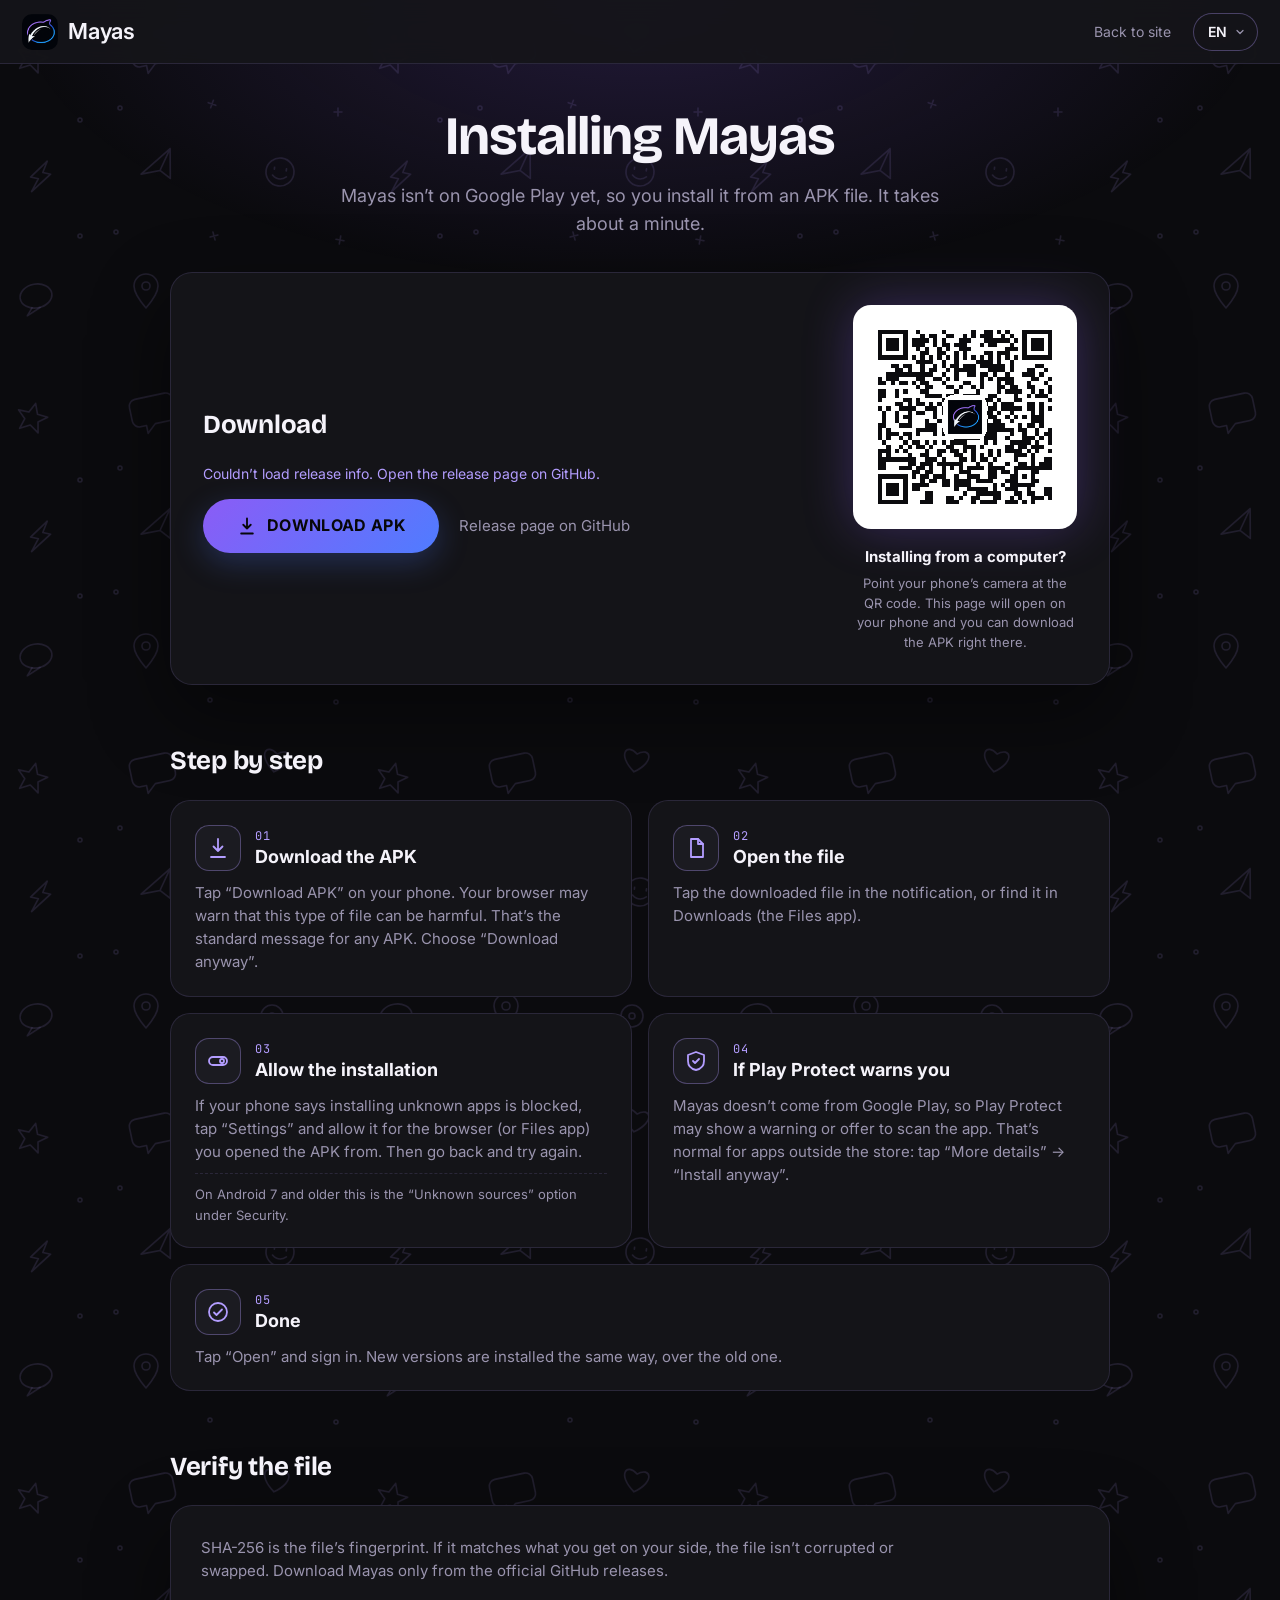
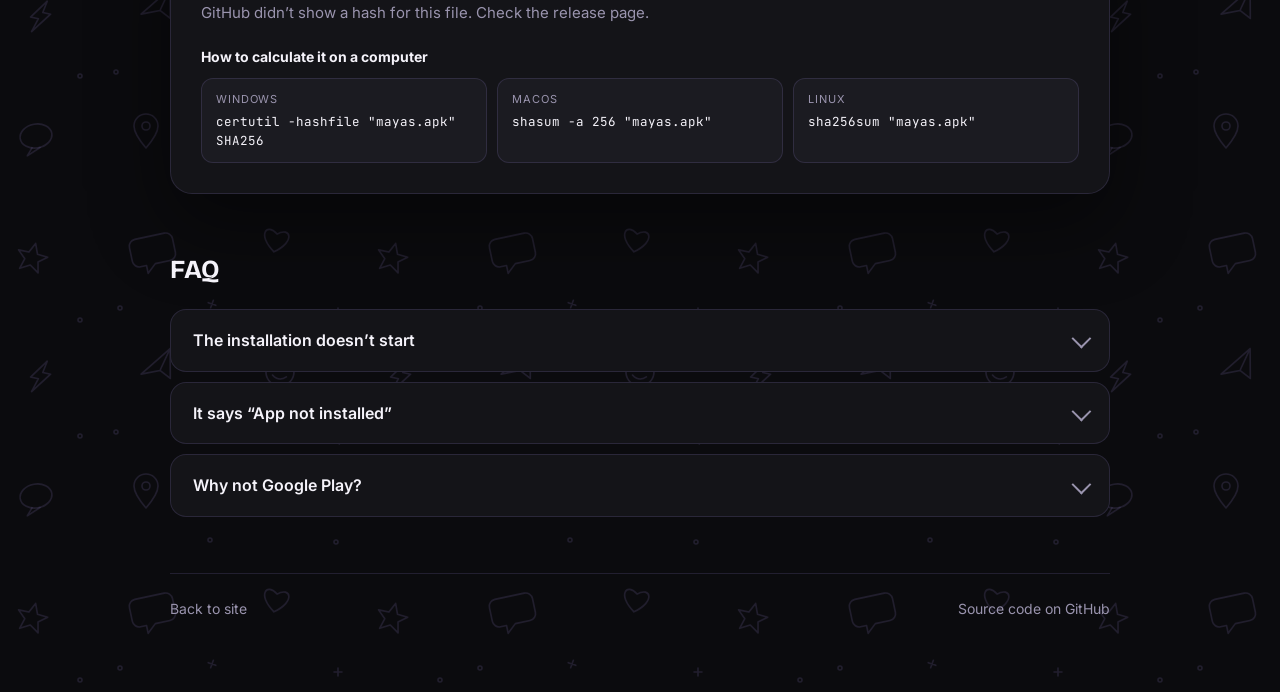
==== install/index.html @ 34b40cd1 "v4 или какой там" ====
<!-- Copyright (C) 2026 dan1eIDT -->
<!DOCTYPE html>
<html lang="ru">
<head>
<meta charset="UTF-8">
<meta name="viewport" content="width=device-width, initial-scale=1.0, viewport-fit=cover">
<title>Как установить Mayas на Android — Mayas</title>
<meta name="description" content="Пошаговая установка Mayas из APK: разрешение на установку, Play Protect, проверка SHA-256.">
<meta property="og:type" content="website">
<meta property="og:site_name" content="Mayas">
<meta property="og:title" content="Как установить Mayas на Android">
<meta property="og:description" content="Пошаговая установка Mayas из APK: разрешение на установку, Play Protect, проверка SHA-256.">
<meta property="og:image" content="https://dan1eidt.github.io/mayas-site/assets/app_icon.png">
<link rel="icon" type="image/png" href="../assets/app_icon.png">
<link rel="apple-touch-icon" href="../assets/app_icon.png">
<meta name="theme-color" content="#0b0b0e">
<link rel="preconnect" href="https://fonts.googleapis.com">
<link rel="preconnect" href="https://fonts.gstatic.com" crossorigin>
<link href="https://fonts.googleapis.com/css2?family=Bricolage+Grotesque:opsz,wght@12..96,500..800&family=Inter:wght@400;500;600;700&family=JetBrains+Mono:wght@400;500&display=swap" rel="stylesheet">
<style>
  :root{
    --bg:#0b0b0e;
    --bar:#15151a;
    --card:#141418;
    --card-2:#1b1b21;
    --violet:#8B5CF6;
    --violet-bright:#B39DFF;
    --gradient:linear-gradient(135deg,#8B5CF6 0%,#4F7CFF 100%);
    --line:rgba(179,157,255,0.14);
    --line-strong:rgba(179,157,255,0.34);
    --text:#F5F3FA;
    --muted:#9A94AE;
    --ok:#7BE0A4;
    --safe-top:env(safe-area-inset-top,0px);
    --safe-bottom:env(safe-area-inset-bottom,0px);
  }
  *{box-sizing:border-box;margin:0;padding:0;}
  [hidden]{display:none !important;}
  html{-webkit-text-size-adjust:100%;scroll-behavior:smooth;}
  body{
    min-height:100vh;
    min-height:100dvh;
    background:var(--bg) url(../assets/join-pattern.svg) center top/360px 360px repeat;
    color:var(--text);
    font-family:'Inter',system-ui,-apple-system,'Segoe UI',Roboto,sans-serif;
    line-height:1.55;
  }
  body::before{
    content:"";
    position:fixed;inset:0;z-index:0;pointer-events:none;
    background:radial-gradient(70% 45% at 50% 0%,rgba(139,92,246,0.18),transparent 70%);
  }
  a{color:inherit;text-decoration:none;}

  .topbar{
    position:sticky;top:0;z-index:10;
    display:flex;align-items:center;justify-content:space-between;gap:12px;
    height:calc(64px + var(--safe-top));
    padding:var(--safe-top) 22px 0;
    background:rgba(21,21,26,0.92);
    -webkit-backdrop-filter:blur(12px);backdrop-filter:blur(12px);
    border-bottom:1px solid var(--line);
  }
  .brand{display:flex;align-items:center;gap:10px;font-size:22px;font-weight:600;letter-spacing:-0.01em;}
  .brand img{width:36px;height:36px;border-radius:10px;display:block;}
  .top-actions{display:flex;align-items:center;gap:10px;}
  .back{font-size:14px;color:var(--muted);padding:8px 12px;border-radius:999px;transition:color .2s ease,background .2s ease;}
  .back:hover{color:var(--text);background:rgba(255,255,255,0.05);}
  .lang{
    appearance:none;-webkit-appearance:none;
    height:38px;padding:0 30px 0 14px;border-radius:999px;
    border:1px solid var(--line-strong);background:transparent url("data:image/svg+xml,%3Csvg xmlns='http://www.w3.org/2000/svg' width='12' height='12' viewBox='0 0 24 24' fill='none' stroke='%239A94AE' stroke-width='2.4' stroke-linecap='round' stroke-linejoin='round'%3E%3Cpath d='m6 9 6 6 6-6'/%3E%3C/svg%3E") no-repeat right 11px center;
    color:var(--text);font-family:inherit;font-size:14px;font-weight:600;cursor:pointer;
  }
  .lang option{background:#15151a;color:var(--text);}

  main{position:relative;z-index:1;max-width:980px;margin:0 auto;padding:44px 20px calc(72px + var(--safe-bottom));}

  .hero{text-align:center;margin-bottom:34px;}
  .hero h1{font-family:'Bricolage Grotesque','Inter',sans-serif;font-size:clamp(34px,6vw,54px);line-height:1.08;font-weight:700;letter-spacing:-0.02em;}
  .hero p{max-width:620px;margin:16px auto 0;font-size:18px;color:var(--muted);}

  .panel{
    background:var(--card);
    border:1px solid var(--line);
    border-radius:22px;
    box-shadow:0 30px 80px rgba(0,0,0,0.45);
  }

  .download{display:grid;grid-template-columns:1fr auto;gap:36px;padding:32px;align-items:center;}
  .download.no-qr{grid-template-columns:1fr;}
  .section-title{font-family:'Bricolage Grotesque','Inter',sans-serif;font-size:26px;font-weight:700;letter-spacing:-0.01em;margin-bottom:18px;}
  .meta{display:grid;grid-template-columns:repeat(2,minmax(0,1fr));gap:14px 22px;margin-bottom:24px;}
  .meta div{min-width:0;}
  .meta dt{font-size:12px;letter-spacing:0.08em;text-transform:uppercase;color:var(--muted);}
  .meta dd{font-family:'JetBrains Mono',monospace;font-size:15px;margin-top:2px;overflow-wrap:anywhere;}
  .relstate{font-size:14px;color:var(--violet-bright);margin-bottom:14px;}
  .actions{display:flex;flex-wrap:wrap;align-items:center;gap:14px 20px;}
  .btn{
    display:inline-flex;align-items:center;justify-content:center;gap:10px;
    min-height:54px;padding:0 34px;border-radius:999px;border:0;cursor:pointer;
    background:var(--gradient);color:#07070a;
    font-family:inherit;font-size:16px;font-weight:700;letter-spacing:0.02em;text-transform:uppercase;
    box-shadow:0 10px 30px rgba(79,124,255,0.25);
    transition:transform .15s ease,box-shadow .2s ease;
  }
  .btn:hover{transform:translateY(-1px);box-shadow:0 14px 36px rgba(139,92,246,0.45);}
  .btn:active{transform:scale(0.98);}
  .btn svg{width:20px;height:20px;}
  .btn-outline{background:transparent;color:var(--text);border:1px solid var(--line-strong);box-shadow:none;}
  .btn-outline:hover{background:rgba(139,92,246,0.14);box-shadow:none;}
  .link{font-size:15px;color:var(--muted);border-bottom:1px solid transparent;transition:color .2s ease,border-color .2s ease;}
  .link:hover{color:var(--text);border-color:var(--line-strong);}

  .qr-card{width:224px;text-align:center;}
  .qr-box{background:#fff;border-radius:18px;padding:8px;box-shadow:0 0 50px rgba(139,92,246,0.3);}
  .qr-box svg{display:block;width:100%;height:auto;border-radius:10px;}
  .qr-card h3{margin-top:16px;font-size:15px;font-weight:700;}
  .qr-card p{margin-top:6px;font-size:13px;line-height:1.5;color:var(--muted);}

  .notice{
    display:flex;flex-wrap:wrap;align-items:center;justify-content:space-between;gap:14px;
    padding:18px 22px;margin-bottom:22px;border-radius:16px;
    background:rgba(139,92,246,0.12);border:1px solid var(--line-strong);font-size:15px;
  }
  .notice .btn{min-height:42px;padding:0 22px;font-size:14px;}

  section.block{margin-top:56px;}
  .steps{list-style:none;display:grid;grid-template-columns:repeat(2,minmax(0,1fr));gap:16px;counter-reset:step;}
  .step{
    position:relative;counter-increment:step;
    padding:24px 24px 22px 24px;border-radius:20px;
    background:var(--card);border:1px solid var(--line);
  }
  .step:last-child:nth-child(odd){grid-column:1 / -1;}
  .step-head{display:flex;align-items:center;gap:14px;margin-bottom:10px;}
  .step-icon{
    flex:none;width:46px;height:46px;border-radius:14px;
    display:flex;align-items:center;justify-content:center;
    background:var(--card-2);border:1px solid var(--line-strong);color:var(--violet-bright);
  }
  .step-icon svg{width:24px;height:24px;fill:none;stroke:currentColor;stroke-width:1.8;stroke-linecap:round;stroke-linejoin:round;}
  .step-num{font-family:'JetBrains Mono',monospace;font-size:12px;letter-spacing:0.08em;color:var(--violet-bright);}
  .step-num::before{content:counter(step,decimal-leading-zero);}
  .step h3{font-size:18px;font-weight:700;line-height:1.25;}
  .step p{font-size:15px;color:var(--muted);}
  .step .note{margin-top:10px;padding-top:10px;border-top:1px dashed var(--line);font-size:13px;}

  .verify{padding:30px;}
  .verify > p{color:var(--muted);font-size:15px;max-width:720px;}
  .sha{
    display:flex;align-items:center;gap:12px;margin-top:20px;padding:14px 16px;
    background:var(--card-2);border:1px solid var(--line);border-radius:14px;
  }
  .sha-label{flex:none;font-size:12px;letter-spacing:0.08em;color:var(--muted);}
  .sha code{flex:1;min-width:0;font-family:'JetBrains Mono',monospace;font-size:14px;color:var(--ok);overflow-wrap:anywhere;}
  .copy{
    flex:none;height:38px;padding:0 16px;border-radius:999px;
    border:1px solid var(--line-strong);background:transparent;color:var(--text);
    font-family:inherit;font-size:13px;font-weight:600;cursor:pointer;transition:background .2s ease;
  }
  .copy:hover{background:rgba(139,92,246,0.16);}
  .missing{margin-top:18px;font-size:14px;color:var(--violet-bright);}
  .howto{margin-top:22px;}
  .howto h3{font-size:14px;font-weight:700;margin-bottom:10px;}
  .cmds{display:grid;grid-template-columns:repeat(3,minmax(0,1fr));gap:10px;}
  .cmd{padding:12px 14px;border-radius:12px;background:var(--card-2);border:1px solid var(--line);min-width:0;}
  .cmd span{display:block;font-size:11px;letter-spacing:0.08em;text-transform:uppercase;color:var(--muted);margin-bottom:4px;}
  .cmd code{display:block;font-family:'JetBrains Mono',monospace;font-size:12.5px;overflow-wrap:anywhere;color:var(--text);}

  .faq{display:grid;gap:10px;}
  details{background:var(--card);border:1px solid var(--line);border-radius:16px;overflow:hidden;}
  summary{
    list-style:none;cursor:pointer;padding:18px 22px;font-size:16px;font-weight:600;
    display:flex;align-items:center;justify-content:space-between;gap:14px;
  }
  summary::-webkit-details-marker{display:none;}
  summary::after{
    content:"";flex:none;width:12px;height:12px;
    border-right:2px solid var(--muted);border-bottom:2px solid var(--muted);
    transform:rotate(45deg) translateY(-2px);transition:transform .2s ease;
  }
  details[open] summary::after{transform:rotate(-135deg);}
  details p{padding:0 22px 20px;font-size:15px;color:var(--muted);}

  footer{margin-top:56px;padding-top:24px;border-top:1px solid var(--line);display:flex;flex-wrap:wrap;justify-content:space-between;gap:12px;font-size:14px;color:var(--muted);}
  footer a:hover{color:var(--text);}

  .btn:focus-visible,.link:focus-visible,.copy:focus-visible,.back:focus-visible,.lang:focus-visible,summary:focus-visible{outline:2px solid var(--violet-bright);outline-offset:3px;}

  @media (max-width:820px){
    .download{grid-template-columns:1fr;padding:24px 20px;gap:26px;}
    .steps{grid-template-columns:1fr;}
    .cmds{grid-template-columns:1fr;}
    .verify{padding:24px 20px;}
  }
  @media (max-width:560px){
    .topbar{padding-left:14px;padding-right:14px;}
    .brand{font-size:20px;}
    .back{display:none;}
    main{padding-top:30px;}
    .hero p{font-size:16px;}
    .meta{grid-template-columns:1fr 1fr;}
    .btn{width:100%;}
    .actions{flex-direction:column;align-items:stretch;text-align:center;}
    .sha{flex-wrap:wrap;}
    .sha code{flex-basis:100%;order:3;}
  }
  @media (prefers-reduced-motion:reduce){
    html{scroll-behavior:auto;}
    .btn,.link,.copy,.back,summary::after{transition:none;}
  }
</style>
</head>
<body>

<header class="topbar">
  <a class="brand" href="../">
    <img src="../assets/app_icon.png" alt="">
    <span>Mayas</span>
  </a>
  <div class="top-actions">
    <a class="back" href="../" data-i18n="back">На сайт</a>
    <select class="lang" id="langSelect" aria-label="Language">
      <option value="ru">RU</option>
      <option value="en">EN</option>
      <option value="es">ES</option>
      <option value="de">DE</option>
      <option value="ja">JA</option>
    </select>
  </div>
</header>

<main>
  <div class="hero">
    <h1 data-i18n="hero_title">Установка Mayas</h1>
    <p data-i18n="hero_desc">Mayas пока не в Google Play, поэтому приложение ставится из APK-файла. Это займёт около минуты.</p>
  </div>

  <div class="notice" id="iosNotice" hidden>
    <span data-i18n="ios_notice">На iPhone приложения Mayas пока нет, но можно открыть веб-версию.</span>
    <a class="btn" href="https://mayas-47778.web.app/" data-i18n="ios_web">Открыть веб-версию</a>
  </div>

  <div class="panel download" id="downloadPanel">
    <div>
      <h2 class="section-title" data-i18n="dl_title">Скачать</h2>
      <dl class="meta" id="meta" hidden>
        <div><dt data-i18n="m_version">Версия</dt><dd id="mVersion"></dd></div>
        <div><dt data-i18n="m_size">Размер</dt><dd id="mSize"></dd></div>
        <div><dt data-i18n="m_date">Дата выпуска</dt><dd id="mDate"></dd></div>
        <div><dt data-i18n="m_file">Файл</dt><dd id="mFile"></dd></div>
      </dl>
      <p class="relstate" id="relState" data-i18n="dl_loading">Загружаем данные релиза…</p>
      <div class="actions">
        <a class="btn" id="dlBtn" href="https://github.com/dan1eIDT/Mayas/releases/latest">
          <svg viewBox="0 0 24 24" fill="none" stroke="currentColor" stroke-width="2.2" stroke-linecap="round" stroke-linejoin="round" aria-hidden="true"><path d="M12 3v12m0 0 4.5-4.5M12 15l-4.5-4.5M5 21h14"/></svg>
          <span data-i18n="dl_btn">Скачать APK</span>
        </a>
        <a class="link" id="relLink" href="https://github.com/dan1eIDT/Mayas/releases/latest" target="_blank" rel="noopener" data-i18n="dl_release">Страница релиза на GitHub</a>
      </div>
    </div>
    <div class="qr-card" id="qrCard" hidden>
      <div class="qr-box" id="qrBox"></div>
      <h3 data-i18n="qr_title">Ставите с компьютера?</h3>
      <p data-i18n="qr_desc">Наведите камеру телефона на QR-код: откроется эта страница, и APK можно будет скачать сразу на телефон.</p>
    </div>
  </div>

  <section class="block">
    <h2 class="section-title" data-i18n="steps_title">Пошаговая установка</h2>
    <ol class="steps">
      <li class="step">
        <div class="step-head">
          <div class="step-icon"><svg viewBox="0 0 24 24" aria-hidden="true"><path d="M12 3v12m0 0 4.5-4.5M12 15l-4.5-4.5M5 21h14"/></svg></div>
          <div><div class="step-num"></div><h3 data-i18n="s1_t">Скачайте APK</h3></div>
        </div>
        <p data-i18n="s1_d"></p>
      </li>
      <li class="step">
        <div class="step-head">
          <div class="step-icon"><svg viewBox="0 0 24 24" aria-hidden="true"><path d="M7 3h7l5 5v13H7z"/><path d="M14 3v5h5"/></svg></div>
          <div><div class="step-num"></div><h3 data-i18n="s2_t">Откройте файл</h3></div>
        </div>
        <p data-i18n="s2_d"></p>
      </li>
      <li class="step">
        <div class="step-head">
          <div class="step-icon"><svg viewBox="0 0 24 24" aria-hidden="true"><rect x="3" y="8" width="18" height="8" rx="4"/><circle cx="16" cy="12" r="2"/></svg></div>
          <div><div class="step-num"></div><h3 data-i18n="s3_t">Разрешите установку</h3></div>
        </div>
        <p data-i18n="s3_d"></p>
        <p class="note" data-i18n="s3_note"></p>
      </li>
      <li class="step">
        <div class="step-head">
          <div class="step-icon"><svg viewBox="0 0 24 24" aria-hidden="true"><path d="M12 3l8 3v6c0 5-3.5 8-8 9-4.5-1-8-4-8-9V6z"/><path d="m9 12 2 2 4-4"/></svg></div>
          <div><div class="step-num"></div><h3 data-i18n="s4_t">Если предупредил Play Protect</h3></div>
        </div>
        <p data-i18n="s4_d"></p>
      </li>
      <li class="step">
        <div class="step-head">
          <div class="step-icon"><svg viewBox="0 0 24 24" aria-hidden="true"><circle cx="12" cy="12" r="9"/><path d="m8 12.5 2.5 2.5L16 9.5"/></svg></div>
          <div><div class="step-num"></div><h3 data-i18n="s5_t">Готово</h3></div>
        </div>
        <p data-i18n="s5_d"></p>
      </li>
    </ol>
  </section>

  <section class="block">
    <h2 class="section-title" data-i18n="v_title">Проверка файла</h2>
    <div class="panel verify">
      <p data-i18n="v_desc"></p>
      <div class="sha" id="shaBox" hidden>
        <span class="sha-label">SHA-256</span>
        <code id="shaValue"></code>
        <button class="copy" id="copyBtn" type="button" data-i18n="v_copy">Копировать</button>
      </div>
      <p class="missing" id="shaMissing" data-i18n="v_missing" hidden></p>
      <div class="howto">
        <h3 data-i18n="v_how">Как посчитать на компьютере</h3>
        <div class="cmds">
          <div class="cmd"><span>Windows</span><code id="cmdWin"></code></div>
          <div class="cmd"><span>macOS</span><code id="cmdMac"></code></div>
          <div class="cmd"><span>Linux</span><code id="cmdLinux"></code></div>
        </div>
      </div>
    </div>
  </section>

  <section class="block">
    <h2 class="section-title" data-i18n="faq_title">Частые вопросы</h2>
    <div class="faq">
      <details><summary data-i18n="q1"></summary><p data-i18n="a1"></p></details>
      <details><summary data-i18n="q2"></summary><p data-i18n="a2"></p></details>
      <details><summary data-i18n="q3"></summary><p data-i18n="a3"></p></details>
    </div>
  </section>

  <footer>
    <a href="../" data-i18n="back">На сайт</a>
    <a href="https://github.com/dan1eIDT/Mayas" target="_blank" rel="noopener" data-i18n="foot">Исходный код на GitHub</a>
  </footer>
</main>

<script src="../assets/vendor/qrcode.min.js"></script>
<script src="../assets/qr.js"></script>
<script src="../assets/apk.js"></script>
<script>
  const RELEASES_URL = 'https://github.com/dan1eIDT/Mayas/releases/latest';

  const T = {
    ru: {
      title: 'Как установить Mayas на Android — Mayas',
      back: 'На сайт',
      hero_title: 'Установка Mayas',
      hero_desc: 'Mayas пока не в Google Play, поэтому приложение ставится из APK-файла. Это займёт около минуты.',
      ios_notice: 'На iPhone приложения Mayas пока нет, но можно открыть веб-версию.',
      ios_web: 'Открыть веб-версию',
      dl_title: 'Скачать',
      dl_btn: 'Скачать APK',
      dl_loading: 'Загружаем данные релиза…',
      dl_fail: 'Не удалось получить данные релиза. Откройте страницу релиза на GitHub.',
      dl_release: 'Страница релиза на GitHub',
      m_version: 'Версия',
      m_size: 'Размер',
      m_date: 'Дата выпуска',
      m_file: 'Файл',
      mb: 'МБ',
      qr_title: 'Ставите с компьютера?',
      qr_desc: 'Наведите камеру телефона на QR-код: откроется эта страница, и APK можно будет скачать сразу на телефон.',
      steps_title: 'Пошаговая установка',
      s1_t: 'Скачайте APK',
      s1_d: 'Нажмите «Скачать APK» на телефоне. Браузер может предупредить, что файлы такого типа бывают опасными, это стандартное сообщение для любых APK. Выберите «Всё равно скачать».',
      s2_t: 'Откройте файл',
      s2_d: 'Нажмите на загруженный файл в уведомлении или найдите его в «Загрузках» (приложение «Файлы»).',
      s3_t: 'Разрешите установку',
      s3_d: 'Если телефон скажет, что установка неизвестных приложений запрещена, нажмите «Настройки» и включите разрешение для браузера (или «Файлов»), из которого открыли APK. Потом вернитесь назад и повторите.',
      s3_note: 'На Android 7 и старше это настройка «Неизвестные источники» в разделе «Безопасность».',
      s4_t: 'Если предупредил Play Protect',
      s4_d: 'Mayas ставится не из Google Play, поэтому Play Protect может показать предупреждение или предложить проверить приложение. Для приложений вне магазина это нормально: нажмите «Подробнее» → «Всё равно установить».',
      s5_t: 'Готово',
      s5_d: 'Нажмите «Открыть» и войдите в аккаунт. Новые версии ставятся тем же способом поверх старой.',
      v_title: 'Проверка файла',
      v_desc: 'SHA-256 — отпечаток файла. Если он совпал с тем, что вы получили у себя, файл не повреждён и не подменён. Скачивайте Mayas только из официальных релизов на GitHub.',
      v_copy: 'Копировать',
      v_copied: 'Скопировано',
      v_missing: 'GitHub не показал хеш для этого файла. Смотрите его на странице релиза.',
      v_how: 'Как посчитать на компьютере',
      faq_title: 'Частые вопросы',
      q1: 'Установка не начинается',
      a1: 'Проверьте, что разрешение на установку неизвестных приложений включено именно для того приложения, из которого вы открыли файл: браузера или «Файлов».',
      q2: 'Пишет «Приложение не установлено»',
      a2: 'Чаще всего не хватает места или на телефоне стоит версия из другого источника. Освободите место, при необходимости удалите старую версию и повторите.',
      q3: 'Почему не Google Play?',
      a3: 'Mayas пока распространяется напрямую через GitHub. Исходный код открыт, а файлы можно сверить по хешу выше.',
      foot: 'Исходный код на GitHub'
    },
    en: {
      title: 'How to install Mayas on Android — Mayas',
      back: 'Back to site',
      hero_title: 'Installing Mayas',
      hero_desc: 'Mayas isn’t on Google Play yet, so you install it from an APK file. It takes about a minute.',
      ios_notice: 'There’s no Mayas app for iPhone yet, but you can open the web version.',
      ios_web: 'Open web version',
      dl_title: 'Download',
      dl_btn: 'Download APK',
      dl_loading: 'Loading release info…',
      dl_fail: 'Couldn’t load release info. Open the release page on GitHub.',
      dl_release: 'Release page on GitHub',
      m_version: 'Version',
      m_size: 'Size',
      m_date: 'Released',
      m_file: 'File',
      mb: 'MB',
      qr_title: 'Installing from a computer?',
      qr_desc: 'Point your phone’s camera at the QR code. This page will open on your phone and you can download the APK right there.',
      steps_title: 'Step by step',
      s1_t: 'Download the APK',
      s1_d: 'Tap “Download APK” on your phone. Your browser may warn that this type of file can be harmful. That’s the standard message for any APK. Choose “Download anyway”.',
      s2_t: 'Open the file',
      s2_d: 'Tap the downloaded file in the notification, or find it in Downloads (the Files app).',
      s3_t: 'Allow the installation',
      s3_d: 'If your phone says installing unknown apps is blocked, tap “Settings” and allow it for the browser (or Files app) you opened the APK from. Then go back and try again.',
      s3_note: 'On Android 7 and older this is the “Unknown sources” option under Security.',
      s4_t: 'If Play Protect warns you',
      s4_d: 'Mayas doesn’t come from Google Play, so Play Protect may show a warning or offer to scan the app. That’s normal for apps outside the store: tap “More details” → “Install anyway”.',
      s5_t: 'Done',
      s5_d: 'Tap “Open” and sign in. New versions are installed the same way, over the old one.',
      v_title: 'Verify the file',
      v_desc: 'SHA-256 is the file’s fingerprint. If it matches what you get on your side, the file isn’t corrupted or swapped. Download Mayas only from the official GitHub releases.',
      v_copy: 'Copy',
      v_copied: 'Copied',
      v_missing: 'GitHub didn’t show a hash for this file. Check the release page.',
      v_how: 'How to calculate it on a computer',
      faq_title: 'FAQ',
      q1: 'The installation doesn’t start',
      a1: 'Make sure the permission to install unknown apps is enabled for the app you opened the file from: the browser or Files.',
      q2: 'It says “App not installed”',
      a2: 'Usually there isn’t enough storage, or a version from another source is installed. Free up space, remove the old version if needed, and try again.',
      q3: 'Why not Google Play?',
      a3: 'Mayas is currently distributed directly through GitHub. The source code is open, and you can check the files against the hash above.',
      foot: 'Source code on GitHub'
    },
    es: {
      title: 'Cómo instalar Mayas en Android — Mayas',
      back: 'Volver al sitio',
      hero_title: 'Instalar Mayas',
      hero_desc: 'Mayas todavía no está en Google Play, así que se instala desde un archivo APK. Lleva alrededor de un minuto.',
      ios_notice: 'Todavía no hay app de Mayas para iPhone, pero puedes abrir la versión web.',
      ios_web: 'Abrir la versión web',
      dl_title: 'Descargar',
      dl_btn: 'Descargar APK',
      dl_loading: 'Cargando datos de la versión…',
      dl_fail: 'No se pudieron cargar los datos de la versión. Abre la página de la versión en GitHub.',
      dl_release: 'Página de la versión en GitHub',
      m_version: 'Versión',
      m_size: 'Tamaño',
      m_date: 'Fecha',
      m_file: 'Archivo',
      mb: 'MB',
      qr_title: '¿Instalas desde el ordenador?',
      qr_desc: 'Apunta la cámara del móvil al código QR: se abrirá esta página en tu teléfono y podrás descargar el APK directamente.',
      steps_title: 'Paso a paso',
      s1_t: 'Descarga el APK',
      s1_d: 'Pulsa «Descargar APK» en el móvil. El navegador puede avisar de que este tipo de archivo puede ser peligroso; es el mensaje habitual con cualquier APK. Elige «Descargar de todos modos».',
      s2_t: 'Abre el archivo',
      s2_d: 'Pulsa el archivo descargado en la notificación o búscalo en Descargas (app Archivos).',
      s3_t: 'Permite la instalación',
      s3_d: 'Si el móvil dice que la instalación de apps desconocidas está bloqueada, pulsa «Ajustes» y permítela para el navegador (o la app Archivos) desde el que abriste el APK. Luego vuelve atrás y repite.',
      s3_note: 'En Android 7 y anteriores es la opción «Orígenes desconocidos» en Seguridad.',
      s4_t: 'Si Play Protect avisa',
      s4_d: 'Mayas no viene de Google Play, así que Play Protect puede mostrar una advertencia u ofrecer analizar la app. Es normal en apps de fuera de la tienda: pulsa «Más detalles» → «Instalar de todos modos».',
      s5_t: 'Listo',
      s5_d: 'Pulsa «Abrir» e inicia sesión. Las nuevas versiones se instalan igual, encima de la anterior.',
      v_title: 'Comprobar el archivo',
      v_desc: 'SHA-256 es la huella del archivo. Si coincide con la que obtienes tú, el archivo no está dañado ni alterado. Descarga Mayas solo desde las versiones oficiales de GitHub.',
      v_copy: 'Copiar',
      v_copied: 'Copiado',
      v_missing: 'GitHub no mostró un hash para este archivo. Consúltalo en la página de la versión.',
      v_how: 'Cómo calcularlo en un ordenador',
      faq_title: 'Preguntas frecuentes',
      q1: 'La instalación no empieza',
      a1: 'Comprueba que el permiso para instalar apps desconocidas esté activado en la app desde la que abriste el archivo: el navegador o Archivos.',
      q2: 'Dice «App no instalada»',
      a2: 'Suele faltar espacio o hay instalada una versión de otro origen. Libera espacio, desinstala la versión anterior si hace falta y vuelve a intentarlo.',
      q3: '¿Por qué no Google Play?',
      a3: 'Mayas se distribuye por ahora directamente en GitHub. El código es abierto y puedes comprobar los archivos con el hash de arriba.',
      foot: 'Código fuente en GitHub'
    },
    de: {
      title: 'Mayas auf Android installieren — Mayas',
      back: 'Zur Website',
      hero_title: 'Mayas installieren',
      hero_desc: 'Mayas ist noch nicht bei Google Play, deshalb wird die App aus einer APK-Datei installiert. Das dauert etwa eine Minute.',
      ios_notice: 'Für das iPhone gibt es Mayas noch nicht als App, aber du kannst die Web-Version öffnen.',
      ios_web: 'Web-Version öffnen',
      dl_title: 'Herunterladen',
      dl_btn: 'APK herunterladen',
      dl_loading: 'Release-Daten werden geladen …',
      dl_fail: 'Release-Daten konnten nicht geladen werden. Öffne die Release-Seite auf GitHub.',
      dl_release: 'Release-Seite auf GitHub',
      m_version: 'Version',
      m_size: 'Größe',
      m_date: 'Veröffentlicht',
      m_file: 'Datei',
      mb: 'MB',
      qr_title: 'Installation vom Computer?',
      qr_desc: 'Richte die Kamera deines Handys auf den QR-Code: Diese Seite öffnet sich auf dem Handy und du kannst die APK direkt dort herunterladen.',
      steps_title: 'Schritt für Schritt',
      s1_t: 'APK herunterladen',
      s1_d: 'Tippe auf dem Handy auf „APK herunterladen“. Der Browser warnt eventuell, dass solche Dateien schädlich sein können. Das ist die übliche Meldung bei jeder APK. Wähle „Trotzdem herunterladen“.',
      s2_t: 'Datei öffnen',
      s2_d: 'Tippe in der Benachrichtigung auf die heruntergeladene Datei oder öffne sie unter „Downloads“ (App „Dateien“).',
      s3_t: 'Installation erlauben',
      s3_d: 'Wenn das Handy meldet, dass die Installation unbekannter Apps blockiert ist, tippe auf „Einstellungen“ und erlaube sie für den Browser (oder die Dateien-App), aus dem du die APK geöffnet hast. Dann zurück und noch einmal versuchen.',
      s3_note: 'Unter Android 7 und älter heißt die Option „Unbekannte Quellen“ und liegt unter „Sicherheit“.',
      s4_t: 'Wenn Play Protect warnt',
      s4_d: 'Mayas stammt nicht aus Google Play, daher kann Play Protect eine Warnung zeigen oder eine Prüfung anbieten. Für Apps außerhalb des Stores ist das normal: Tippe auf „Weitere Details“ → „Trotzdem installieren“.',
      s5_t: 'Fertig',
      s5_d: 'Tippe auf „Öffnen“ und melde dich an. Neue Versionen werden auf dieselbe Weise über die alte installiert.',
      v_title: 'Datei prüfen',
      v_desc: 'SHA-256 ist der Fingerabdruck der Datei. Stimmt er mit deinem überein, ist die Datei weder beschädigt noch ausgetauscht. Lade Mayas nur aus den offiziellen GitHub-Releases herunter.',
      v_copy: 'Kopieren',
      v_copied: 'Kopiert',
      v_missing: 'GitHub zeigt für diese Datei keinen Hash an. Schau auf der Release-Seite nach.',
      v_how: 'So berechnest du ihn am Computer',
      faq_title: 'Häufige Fragen',
      q1: 'Die Installation startet nicht',
      a1: 'Prüfe, ob die Erlaubnis für unbekannte Apps für die App aktiv ist, aus der du die Datei geöffnet hast: Browser oder Dateien.',
      q2: '„App nicht installiert“',
      a2: 'Meist fehlt Speicherplatz oder es ist eine Version aus einer anderen Quelle installiert. Platz schaffen, bei Bedarf die alte Version entfernen und erneut versuchen.',
      q3: 'Warum nicht Google Play?',
      a3: 'Mayas wird derzeit direkt über GitHub verteilt. Der Quellcode ist offen, und du kannst die Dateien mit dem Hash oben prüfen.',
      foot: 'Quellcode auf GitHub'
    },
    ja: {
      title: 'AndroidへのMayasのインストール方法 — Mayas',
      back: 'サイトへ戻る',
      hero_title: 'Mayasをインストール',
      hero_desc: 'MayasはまだGoogle Playにないため、APKファイルからインストールします。1分ほどで完了します。',
      ios_notice: 'iPhone向けのMayasアプリはまだありませんが、ウェブ版を開けます。',
      ios_web: 'ウェブ版を開く',
      dl_title: 'ダウンロード',
      dl_btn: 'APKをダウンロード',
      dl_loading: 'リリース情報を読み込み中…',
      dl_fail: 'リリース情報を取得できませんでした。GitHubのリリースページを開いてください。',
      dl_release: 'GitHubのリリースページ',
      m_version: 'バージョン',
      m_size: 'サイズ',
      m_date: '公開日',
      m_file: 'ファイル',
      mb: 'MB',
      qr_title: 'パソコンからインストールしますか？',
      qr_desc: 'スマホのカメラでQRコードを読み取ると、このページが開き、そのままAPKをダウンロードできます。',
      steps_title: '手順',
      s1_t: 'APKをダウンロード',
      s1_d: 'スマホで「APKをダウンロード」をタップします。ブラウザが「この種類のファイルは危険な可能性があります」と警告することがありますが、APKでは通常の表示です。「ダウンロードを続行」を選びます。',
      s2_t: 'ファイルを開く',
      s2_d: '通知からダウンロードしたファイルをタップするか、「ダウンロード」（ファイルアプリ）から開きます。',
      s3_t: 'インストールを許可',
      s3_d: '不明なアプリのインストールが禁止されていると表示されたら、「設定」をタップし、APKを開いたブラウザ（またはファイルアプリ）に対して許可します。その後、戻ってもう一度試します。',
      s3_note: 'Android 7以前では、「セキュリティ」の「提供元不明のアプリ」が該当します。',
      s4_t: 'Play Protectが警告した場合',
      s4_d: 'MayasはGoogle Play経由ではないため、Play Protectが警告を表示したり、スキャンを提案したりすることがあります。ストア外のアプリでは通常のことです。「詳細」→「このままインストール」をタップします。',
      s5_t: '完了',
      s5_d: '「開く」をタップしてログインします。新しいバージョンも同じ方法で、古いバージョンの上にインストールできます。',
      v_title: 'ファイルの確認',
      v_desc: 'SHA-256はファイルの指紋です。お手元の値と一致すれば、ファイルは破損も差し替えもされていません。Mayasは公式のGitHubリリースからのみダウンロードしてください。',
      v_copy: 'コピー',
      v_copied: 'コピーしました',
      v_missing: 'このファイルのハッシュはGitHubに表示されていません。リリースページで確認してください。',
      v_how: 'パソコンでの計算方法',
      faq_title: 'よくある質問',
      q1: 'インストールが始まらない',
      a1: 'APKを開いたアプリ（ブラウザまたはファイル）に対して、不明なアプリのインストール許可がオンになっているか確認してください。',
      q2: '「アプリがインストールされていません」と出る',
      a2: '空き容量不足か、別の提供元のバージョンが入っていることが多いです。容量を空け、必要なら古いバージョンを削除してからやり直してください。',
      q3: 'なぜGoogle Playではないの？',
      a3: 'Mayasは現在GitHubから直接配布しています。ソースコードは公開されており、上のハッシュでファイルを確認できます。',
      foot: 'GitHubのソースコード'
    }
  };

  const langs = Object.keys(T);
  const params = new URLSearchParams(window.location.search);
  const ua = navigator.userAgent;
  const isAndroid = /Android/i.test(ua);
  const isIOS = /iPhone|iPad|iPod/i.test(ua);

  let lang = detectLang();
  let release = null;
  let apk = null;
  let status = 'loading';

  function detectLang() {
    const q = (params.get('lang') || '').slice(0, 2).toLowerCase();
    if (langs.includes(q)) return q;
    const nav = (navigator.language || 'ru').slice(0, 2).toLowerCase();
    return langs.includes(nav) ? nav : 'ru';
  }

  function t(key) {
    return (T[lang] && T[lang][key]) || T.ru[key] || '';
  }

  const el = (id) => document.getElementById(id);

  function formatDate(value) {
    try {
      return new Intl.DateTimeFormat(lang, { year: 'numeric', month: 'long', day: 'numeric' }).format(new Date(value));
    } catch (_) {
      return '';
    }
  }

  function renderRelease() {
    const stateEl = el('relState');
    const meta = el('meta');
    if (status === 'loading') {
      stateEl.hidden = false;
      stateEl.textContent = t('dl_loading');
      meta.hidden = true;
    } else if (status === 'fail') {
      stateEl.hidden = false;
      stateEl.textContent = t('dl_fail');
      meta.hidden = true;
    } else {
      stateEl.hidden = true;
      meta.hidden = false;
      el('mVersion').textContent = release.tag_name || release.name || '';
      el('mSize').textContent = apk ? (apk.size / 1048576).toFixed(1) + ' ' + t('mb') : '';
      el('mDate').textContent = formatDate(release.published_at || release.created_at);
      el('mFile').textContent = apk ? apk.name : '';
    }

    const name = apk ? apk.name : 'mayas.apk';
    el('cmdWin').textContent = 'certutil -hashfile "' + name + '" SHA256';
    el('cmdMac').textContent = 'shasum -a 256 "' + name + '"';
    el('cmdLinux').textContent = 'sha256sum "' + name + '"';

    const digest = apk && apk.digest && /^sha256:[0-9a-f]{64}$/i.test(apk.digest) ? apk.digest.slice(7).toLowerCase() : null;
    el('shaBox').hidden = !digest;
    el('shaMissing').hidden = !!digest || status === 'loading';
    if (digest) el('shaValue').textContent = digest;
  }

  function applyLang(next) {
    lang = next;
    document.documentElement.lang = lang;
    document.title = t('title');
    document.querySelectorAll('[data-i18n]').forEach((node) => {
      node.textContent = t(node.dataset.i18n);
    });
    renderRelease();
  }

  function pageUrl() {
    return window.location.href.split('#')[0].split('?')[0];
  }

  function setupPlatform() {
    if (isIOS) el('iosNotice').hidden = false;
    const showQr = !isAndroid && !isIOS;
    el('qrCard').hidden = !showQr;
    el('downloadPanel').classList.toggle('no-qr', !showQr);
    if (showQr) {
      try {
        MayasQR.render(el('qrBox'), pageUrl(), { logo: '../assets/app_icon.png', label: 'QR' });
      } catch (_) {
        el('qrCard').hidden = true;
        el('downloadPanel').classList.add('no-qr');
      }
    }
  }

  function loadRelease() {
    MayasReleases.load().then((data) => {
      release = MayasReleases.latestStable(data);
      apk = MayasReleases.pickApk(release);
      status = 'ok';
      if (apk) el('dlBtn').setAttribute('href', apk.browser_download_url);
      if (release && release.html_url) el('relLink').setAttribute('href', release.html_url);
      renderRelease();
    }).catch(() => {
      status = 'fail';
      renderRelease();
    });
  }

  el('copyBtn').addEventListener('click', () => {
    const value = el('shaValue').textContent;
    if (!value) return;
    const done = () => {
      el('copyBtn').textContent = t('v_copied');
      setTimeout(() => { el('copyBtn').textContent = t('v_copy'); }, 1800);
    };
    if (navigator.clipboard && navigator.clipboard.writeText) {
      navigator.clipboard.writeText(value).then(done).catch(() => {});
      return;
    }
    const area = document.createElement('textarea');
    area.value = value;
    area.style.position = 'fixed';
    area.style.opacity = '0';
    document.body.appendChild(area);
    area.select();
    try { document.execCommand('copy'); done(); } catch (_) {}
    document.body.removeChild(area);
  });

  el('langSelect').addEventListener('change', (e) => {
    applyLang(e.target.value);
    const u = new URL(window.location.href);
    u.searchParams.set('lang', e.target.value);
    window.history.replaceState(null, '', u.toString());
  });

  el('langSelect').value = lang;
  setupPlatform();
  applyLang(lang);
  loadRelease();
</script>

</body>
</html>
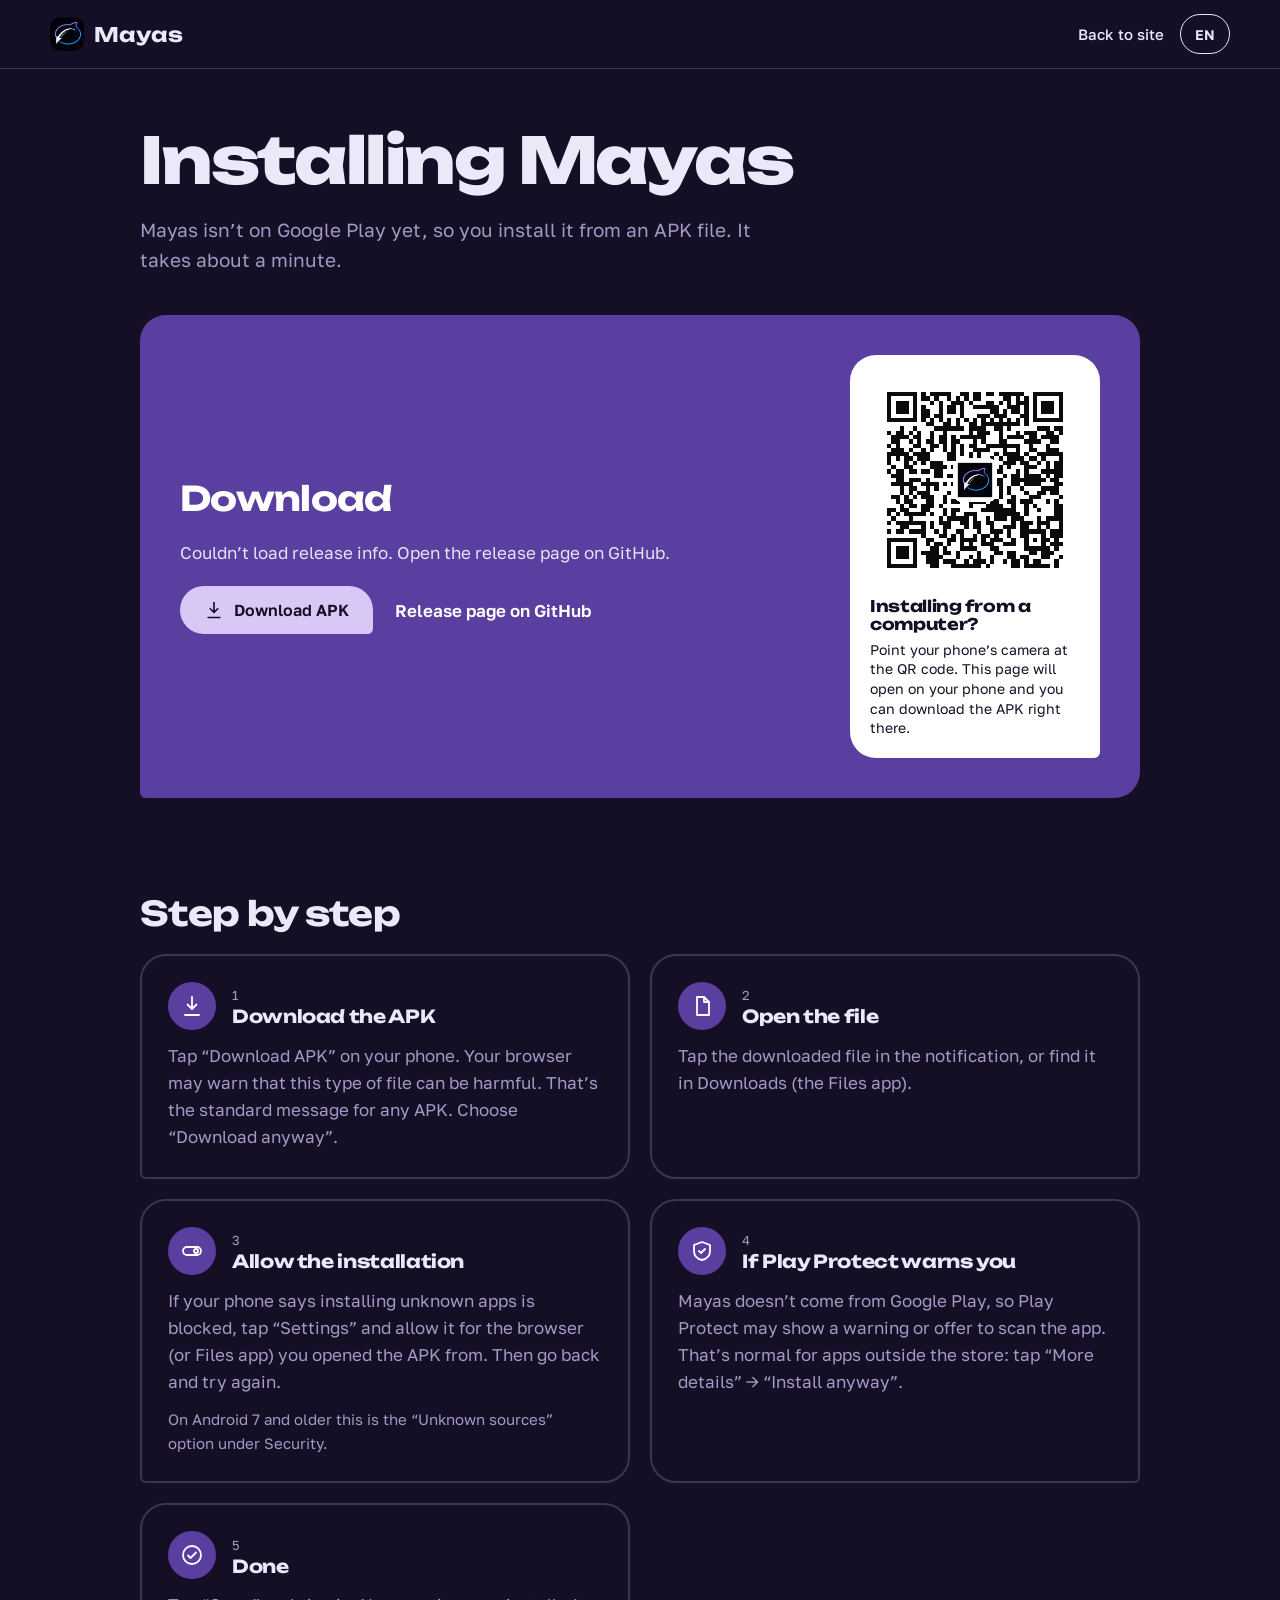
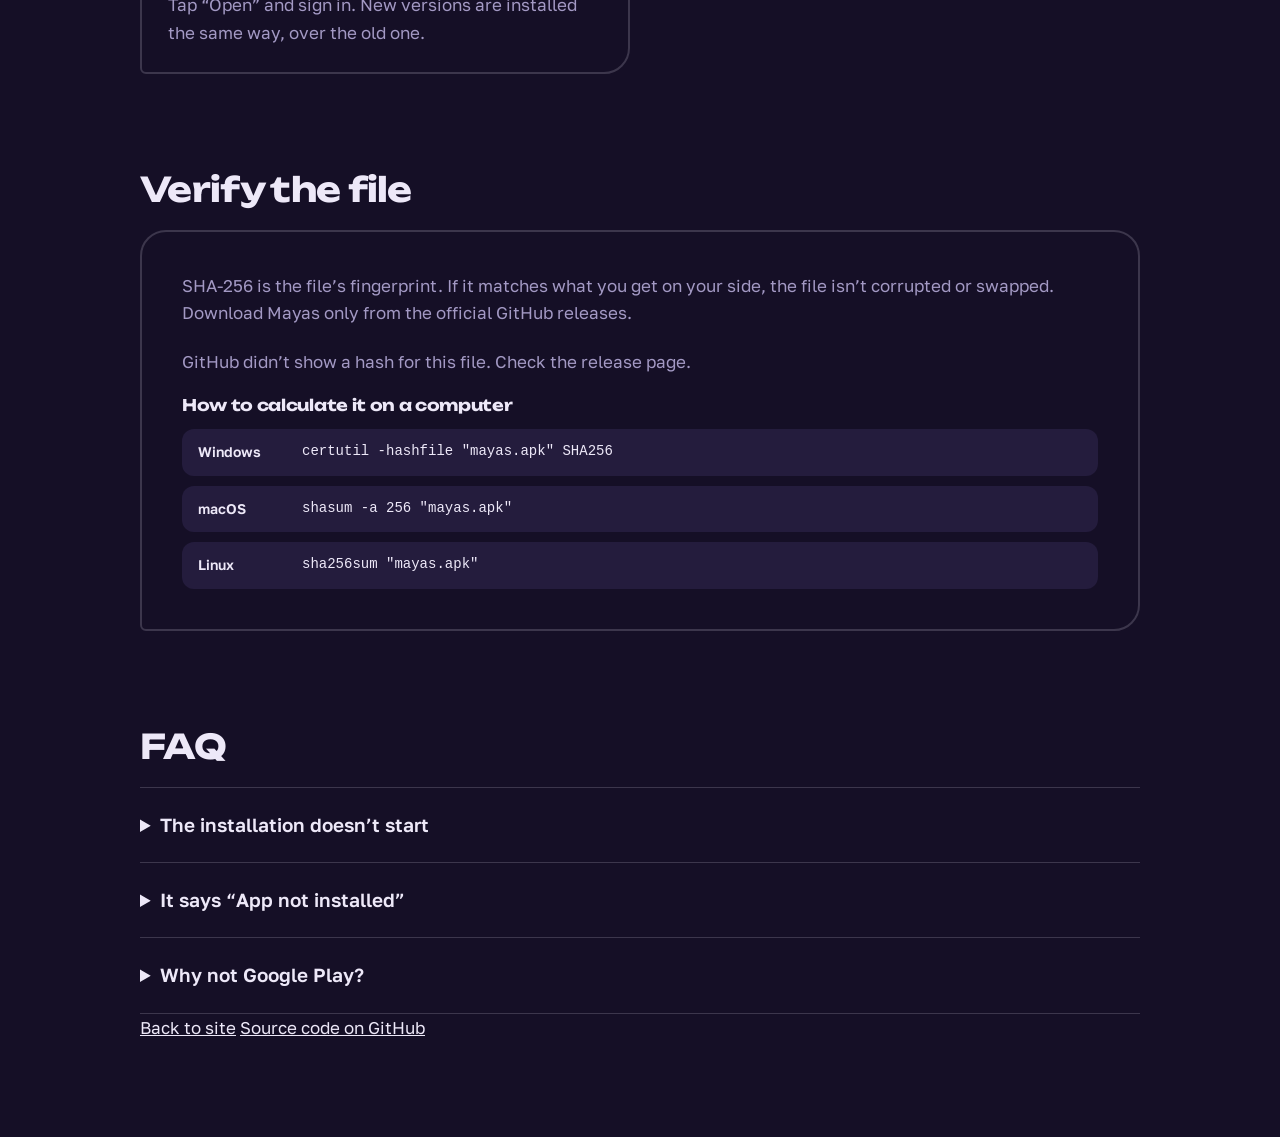
==== commit 10c0d102: "V5" ====
--- a/install/index.html
+++ b/install/index.html
@@ -10,207 +10,16 @@
 <meta property="og:site_name" content="Mayas">
 <meta property="og:title" content="Как установить Mayas на Android">
 <meta property="og:description" content="Пошаговая установка Mayas из APK: разрешение на установку, Play Protect, проверка SHA-256.">
-<meta property="og:image" content="https://dan1eidt.github.io/mayas-site/assets/app_icon.png">
+<meta property="og:image" content="https://mayasapp.ru/assets/app_icon.png">
 <link rel="icon" type="image/png" href="../assets/app_icon.png">
 <link rel="apple-touch-icon" href="../assets/app_icon.png">
 <meta name="theme-color" content="#0b0b0e">
 <link rel="preconnect" href="https://fonts.googleapis.com">
 <link rel="preconnect" href="https://fonts.gstatic.com" crossorigin>
-<link href="https://fonts.googleapis.com/css2?family=Bricolage+Grotesque:opsz,wght@12..96,500..800&family=Inter:wght@400;500;600;700&family=JetBrains+Mono:wght@400;500&display=swap" rel="stylesheet">
-<style>
-  :root{
-    --bg:#0b0b0e;
-    --bar:#15151a;
-    --card:#141418;
-    --card-2:#1b1b21;
-    --violet:#8B5CF6;
-    --violet-bright:#B39DFF;
-    --gradient:linear-gradient(135deg,#8B5CF6 0%,#4F7CFF 100%);
-    --line:rgba(179,157,255,0.14);
-    --line-strong:rgba(179,157,255,0.34);
-    --text:#F5F3FA;
-    --muted:#9A94AE;
-    --ok:#7BE0A4;
-    --safe-top:env(safe-area-inset-top,0px);
-    --safe-bottom:env(safe-area-inset-bottom,0px);
-  }
-  *{box-sizing:border-box;margin:0;padding:0;}
-  [hidden]{display:none !important;}
-  html{-webkit-text-size-adjust:100%;scroll-behavior:smooth;}
-  body{
-    min-height:100vh;
-    min-height:100dvh;
-    background:var(--bg) url(../assets/join-pattern.svg) center top/360px 360px repeat;
-    color:var(--text);
-    font-family:'Inter',system-ui,-apple-system,'Segoe UI',Roboto,sans-serif;
-    line-height:1.55;
-  }
-  body::before{
-    content:"";
-    position:fixed;inset:0;z-index:0;pointer-events:none;
-    background:radial-gradient(70% 45% at 50% 0%,rgba(139,92,246,0.18),transparent 70%);
-  }
-  a{color:inherit;text-decoration:none;}
-
-  .topbar{
-    position:sticky;top:0;z-index:10;
-    display:flex;align-items:center;justify-content:space-between;gap:12px;
-    height:calc(64px + var(--safe-top));
-    padding:var(--safe-top) 22px 0;
-    background:rgba(21,21,26,0.92);
-    -webkit-backdrop-filter:blur(12px);backdrop-filter:blur(12px);
-    border-bottom:1px solid var(--line);
-  }
-  .brand{display:flex;align-items:center;gap:10px;font-size:22px;font-weight:600;letter-spacing:-0.01em;}
-  .brand img{width:36px;height:36px;border-radius:10px;display:block;}
-  .top-actions{display:flex;align-items:center;gap:10px;}
-  .back{font-size:14px;color:var(--muted);padding:8px 12px;border-radius:999px;transition:color .2s ease,background .2s ease;}
-  .back:hover{color:var(--text);background:rgba(255,255,255,0.05);}
-  .lang{
-    appearance:none;-webkit-appearance:none;
-    height:38px;padding:0 30px 0 14px;border-radius:999px;
-    border:1px solid var(--line-strong);background:transparent url("data:image/svg+xml,%3Csvg xmlns='http://www.w3.org/2000/svg' width='12' height='12' viewBox='0 0 24 24' fill='none' stroke='%239A94AE' stroke-width='2.4' stroke-linecap='round' stroke-linejoin='round'%3E%3Cpath d='m6 9 6 6 6-6'/%3E%3C/svg%3E") no-repeat right 11px center;
-    color:var(--text);font-family:inherit;font-size:14px;font-weight:600;cursor:pointer;
-  }
-  .lang option{background:#15151a;color:var(--text);}
-
-  main{position:relative;z-index:1;max-width:980px;margin:0 auto;padding:44px 20px calc(72px + var(--safe-bottom));}
-
-  .hero{text-align:center;margin-bottom:34px;}
-  .hero h1{font-family:'Bricolage Grotesque','Inter',sans-serif;font-size:clamp(34px,6vw,54px);line-height:1.08;font-weight:700;letter-spacing:-0.02em;}
-  .hero p{max-width:620px;margin:16px auto 0;font-size:18px;color:var(--muted);}
-
-  .panel{
-    background:var(--card);
-    border:1px solid var(--line);
-    border-radius:22px;
-    box-shadow:0 30px 80px rgba(0,0,0,0.45);
-  }
-
-  .download{display:grid;grid-template-columns:1fr auto;gap:36px;padding:32px;align-items:center;}
-  .download.no-qr{grid-template-columns:1fr;}
-  .section-title{font-family:'Bricolage Grotesque','Inter',sans-serif;font-size:26px;font-weight:700;letter-spacing:-0.01em;margin-bottom:18px;}
-  .meta{display:grid;grid-template-columns:repeat(2,minmax(0,1fr));gap:14px 22px;margin-bottom:24px;}
-  .meta div{min-width:0;}
-  .meta dt{font-size:12px;letter-spacing:0.08em;text-transform:uppercase;color:var(--muted);}
-  .meta dd{font-family:'JetBrains Mono',monospace;font-size:15px;margin-top:2px;overflow-wrap:anywhere;}
-  .relstate{font-size:14px;color:var(--violet-bright);margin-bottom:14px;}
-  .actions{display:flex;flex-wrap:wrap;align-items:center;gap:14px 20px;}
-  .btn{
-    display:inline-flex;align-items:center;justify-content:center;gap:10px;
-    min-height:54px;padding:0 34px;border-radius:999px;border:0;cursor:pointer;
-    background:var(--gradient);color:#07070a;
-    font-family:inherit;font-size:16px;font-weight:700;letter-spacing:0.02em;text-transform:uppercase;
-    box-shadow:0 10px 30px rgba(79,124,255,0.25);
-    transition:transform .15s ease,box-shadow .2s ease;
-  }
-  .btn:hover{transform:translateY(-1px);box-shadow:0 14px 36px rgba(139,92,246,0.45);}
-  .btn:active{transform:scale(0.98);}
-  .btn svg{width:20px;height:20px;}
-  .btn-outline{background:transparent;color:var(--text);border:1px solid var(--line-strong);box-shadow:none;}
-  .btn-outline:hover{background:rgba(139,92,246,0.14);box-shadow:none;}
-  .link{font-size:15px;color:var(--muted);border-bottom:1px solid transparent;transition:color .2s ease,border-color .2s ease;}
-  .link:hover{color:var(--text);border-color:var(--line-strong);}
-
-  .qr-card{width:224px;text-align:center;}
-  .qr-box{background:#fff;border-radius:18px;padding:8px;box-shadow:0 0 50px rgba(139,92,246,0.3);}
-  .qr-box svg{display:block;width:100%;height:auto;border-radius:10px;}
-  .qr-card h3{margin-top:16px;font-size:15px;font-weight:700;}
-  .qr-card p{margin-top:6px;font-size:13px;line-height:1.5;color:var(--muted);}
-
-  .notice{
-    display:flex;flex-wrap:wrap;align-items:center;justify-content:space-between;gap:14px;
-    padding:18px 22px;margin-bottom:22px;border-radius:16px;
-    background:rgba(139,92,246,0.12);border:1px solid var(--line-strong);font-size:15px;
-  }
-  .notice .btn{min-height:42px;padding:0 22px;font-size:14px;}
-
-  section.block{margin-top:56px;}
-  .steps{list-style:none;display:grid;grid-template-columns:repeat(2,minmax(0,1fr));gap:16px;counter-reset:step;}
-  .step{
-    position:relative;counter-increment:step;
-    padding:24px 24px 22px 24px;border-radius:20px;
-    background:var(--card);border:1px solid var(--line);
-  }
-  .step:last-child:nth-child(odd){grid-column:1 / -1;}
-  .step-head{display:flex;align-items:center;gap:14px;margin-bottom:10px;}
-  .step-icon{
-    flex:none;width:46px;height:46px;border-radius:14px;
-    display:flex;align-items:center;justify-content:center;
-    background:var(--card-2);border:1px solid var(--line-strong);color:var(--violet-bright);
-  }
-  .step-icon svg{width:24px;height:24px;fill:none;stroke:currentColor;stroke-width:1.8;stroke-linecap:round;stroke-linejoin:round;}
-  .step-num{font-family:'JetBrains Mono',monospace;font-size:12px;letter-spacing:0.08em;color:var(--violet-bright);}
-  .step-num::before{content:counter(step,decimal-leading-zero);}
-  .step h3{font-size:18px;font-weight:700;line-height:1.25;}
-  .step p{font-size:15px;color:var(--muted);}
-  .step .note{margin-top:10px;padding-top:10px;border-top:1px dashed var(--line);font-size:13px;}
-
-  .verify{padding:30px;}
-  .verify > p{color:var(--muted);font-size:15px;max-width:720px;}
-  .sha{
-    display:flex;align-items:center;gap:12px;margin-top:20px;padding:14px 16px;
-    background:var(--card-2);border:1px solid var(--line);border-radius:14px;
-  }
-  .sha-label{flex:none;font-size:12px;letter-spacing:0.08em;color:var(--muted);}
-  .sha code{flex:1;min-width:0;font-family:'JetBrains Mono',monospace;font-size:14px;color:var(--ok);overflow-wrap:anywhere;}
-  .copy{
-    flex:none;height:38px;padding:0 16px;border-radius:999px;
-    border:1px solid var(--line-strong);background:transparent;color:var(--text);
-    font-family:inherit;font-size:13px;font-weight:600;cursor:pointer;transition:background .2s ease;
-  }
-  .copy:hover{background:rgba(139,92,246,0.16);}
-  .missing{margin-top:18px;font-size:14px;color:var(--violet-bright);}
-  .howto{margin-top:22px;}
-  .howto h3{font-size:14px;font-weight:700;margin-bottom:10px;}
-  .cmds{display:grid;grid-template-columns:repeat(3,minmax(0,1fr));gap:10px;}
-  .cmd{padding:12px 14px;border-radius:12px;background:var(--card-2);border:1px solid var(--line);min-width:0;}
-  .cmd span{display:block;font-size:11px;letter-spacing:0.08em;text-transform:uppercase;color:var(--muted);margin-bottom:4px;}
-  .cmd code{display:block;font-family:'JetBrains Mono',monospace;font-size:12.5px;overflow-wrap:anywhere;color:var(--text);}
-
-  .faq{display:grid;gap:10px;}
-  details{background:var(--card);border:1px solid var(--line);border-radius:16px;overflow:hidden;}
-  summary{
-    list-style:none;cursor:pointer;padding:18px 22px;font-size:16px;font-weight:600;
-    display:flex;align-items:center;justify-content:space-between;gap:14px;
-  }
-  summary::-webkit-details-marker{display:none;}
-  summary::after{
-    content:"";flex:none;width:12px;height:12px;
-    border-right:2px solid var(--muted);border-bottom:2px solid var(--muted);
-    transform:rotate(45deg) translateY(-2px);transition:transform .2s ease;
-  }
-  details[open] summary::after{transform:rotate(-135deg);}
-  details p{padding:0 22px 20px;font-size:15px;color:var(--muted);}
-
-  footer{margin-top:56px;padding-top:24px;border-top:1px solid var(--line);display:flex;flex-wrap:wrap;justify-content:space-between;gap:12px;font-size:14px;color:var(--muted);}
-  footer a:hover{color:var(--text);}
-
-  .btn:focus-visible,.link:focus-visible,.copy:focus-visible,.back:focus-visible,.lang:focus-visible,summary:focus-visible{outline:2px solid var(--violet-bright);outline-offset:3px;}
-
-  @media (max-width:820px){
-    .download{grid-template-columns:1fr;padding:24px 20px;gap:26px;}
-    .steps{grid-template-columns:1fr;}
-    .cmds{grid-template-columns:1fr;}
-    .verify{padding:24px 20px;}
-  }
-  @media (max-width:560px){
-    .topbar{padding-left:14px;padding-right:14px;}
-    .brand{font-size:20px;}
-    .back{display:none;}
-    main{padding-top:30px;}
-    .hero p{font-size:16px;}
-    .meta{grid-template-columns:1fr 1fr;}
-    .btn{width:100%;}
-    .actions{flex-direction:column;align-items:stretch;text-align:center;}
-    .sha{flex-wrap:wrap;}
-    .sha code{flex-basis:100%;order:3;}
-  }
-  @media (prefers-reduced-motion:reduce){
-    html{scroll-behavior:auto;}
-    .btn,.link,.copy,.back,summary::after{transition:none;}
-  }
-</style>
+<link href="https://fonts.googleapis.com/css2?family=Unbounded:wght@600;700;800&family=Golos+Text:wght@400;500;600&family=Noto+Sans+JP:wght@500;700&display=swap" rel="stylesheet">
+
+<link rel="stylesheet" href="../assets/sub.css">
+<script>try{if(localStorage.getItem("mayas-theme")==="light")document.documentElement.setAttribute("data-theme","light")}catch(e){}</script>
 </head>
 <body>
 
--- a/assets/sub.css
+++ b/assets/sub.css
@@ -0,0 +1,146 @@
+/* Copyright (C) 2026 dan1eIDT */
+:root{--ultra:#5b3fa0;--pink:#d49bbb;--butter:#d9c8f6;--ink:#150f26;--bg:#150f26;--surface:#241c3d;--text:#ede8f8;--muted:#a399c4;--line:rgba(237,232,248,.18);--bar:rgba(21,15,38,.92);--display:"Unbounded","Noto Sans JP",sans-serif;--body:"Golos Text","Noto Sans JP",sans-serif;--sent:26px 26px 6px 26px;--recv:26px 26px 26px 6px}
+[data-theme=light]{--bg:#f1edf8;--surface:#fff;--text:#1e1733;--muted:#6a6288;--line:rgba(30,23,51,.18);--bar:rgba(241,237,248,.93)}
+*{box-sizing:border-box;margin:0;padding:0}
+html{scroll-behavior:smooth}
+body{min-height:100svh;background:var(--bg);color:var(--text);font:400 17px/1.6 var(--body);-webkit-font-smoothing:antialiased}
+img{display:block;max-width:100%;height:auto}
+a{color:inherit}
+[hidden]{display:none!important}
+:focus-visible{outline:3px solid var(--pink);outline-offset:3px}
+h1,h2,h3{font-family:var(--display);line-height:1.12;letter-spacing:-.02em}
+.btn,.pill{display:inline-flex;align-items:center;justify-content:center;gap:10px;padding:14px 24px;border:0;border-radius:var(--sent);background:var(--butter);color:var(--ink);font:600 16px/1.2 var(--body);text-decoration:none;cursor:pointer}
+.pill{padding:10px 18px;font-size:14px}
+.btn-ghost,.btn-outline{background:none;border:2px solid currentColor;color:var(--text)}
+.btn svg{width:20px;height:20px;fill:none;stroke:currentColor;stroke-width:2;stroke-linecap:round;stroke-linejoin:round}
+.topbar{position:sticky;top:0;z-index:20;display:flex;justify-content:space-between;align-items:center;gap:16px;padding:14px max(20px,calc(50% - 590px));background:var(--bar);border-bottom:1px solid var(--line);-webkit-backdrop-filter:blur(12px);backdrop-filter:blur(12px)}
+.brand,.logo{display:flex;align-items:center;gap:10px;font:700 20px var(--display);text-decoration:none}
+.brand img{width:34px;height:34px;border-radius:10px}
+.top-actions{display:flex;align-items:center;gap:16px}
+.back{font-weight:500;font-size:15px}
+.lang{height:40px;padding:0 14px;border:1.5px solid currentColor;border-radius:99px;background:none;color:inherit;font:600 14px var(--body);appearance:none;cursor:pointer}
+.lang option{color:#111}
+body>main{width:min(1000px,100% - 40px);margin:0 auto;padding:56px 0 96px}
+.hero h1{font-size:clamp(32px,5.6vw,64px);font-weight:800;letter-spacing:-.03em;margin-bottom:18px}
+.hero p{max-width:52ch;color:var(--muted);font-size:19px}
+.hero{margin-bottom:40px}
+.notice{display:flex;justify-content:space-between;align-items:center;gap:20px;flex-wrap:wrap;margin-bottom:32px;padding:20px 26px;background:var(--pink);color:var(--ink);border-radius:var(--recv)}
+.notice .btn{background:var(--ink);color:#fff}
+.panel{padding:clamp(24px,4vw,40px);background:var(--surface);border-radius:var(--recv)}
+.panel.download{display:grid;grid-template-columns:1fr auto;gap:40px;align-items:center;background:var(--ultra);color:#fff}
+.panel.download.no-qr{grid-template-columns:1fr}
+.section-title{font-size:clamp(24px,3vw,34px);font-weight:700;margin-bottom:22px}
+.meta{display:grid;grid-template-columns:repeat(2,minmax(0,1fr));gap:14px 28px;margin-bottom:22px}
+.meta dt{font-size:14px;opacity:.75}
+.meta dd{font-weight:600;overflow-wrap:anywhere}
+.relstate{margin-bottom:20px;opacity:.85}
+.actions{display:flex;align-items:center;gap:22px;flex-wrap:wrap}
+.panel.download .btn{background:var(--butter);color:var(--ink)}
+.link{font-weight:600}
+.qr-card{max-width:250px;padding:20px;background:#fff;color:var(--ink);border-radius:var(--sent);font-size:14px;line-height:1.4}
+.qr-card h3{font-size:16px;margin:8px 0 6px}
+.qr-box{width:210px}
+.block{margin-top:clamp(56px,8vw,96px)}
+.steps{list-style:none;display:grid;grid-template-columns:repeat(2,minmax(0,1fr));gap:20px;counter-reset:step}
+.step{display:flex;flex-direction:column;gap:12px;padding:26px;border:2px solid var(--line);border-radius:var(--recv)}
+.step:nth-child(even){border-radius:var(--sent)}
+.step-head{display:flex;align-items:center;gap:16px}
+.step-head h3{font-size:18px}
+.step-icon{flex:none;display:grid;place-items:center;width:48px;height:48px;border-radius:50%;background:var(--ultra);color:#fff}
+.step-icon svg{width:24px;height:24px;fill:none;stroke:currentColor;stroke-width:1.8;stroke-linecap:round;stroke-linejoin:round}
+.step-num{font-size:13px;color:var(--muted)}
+.step-num::before{counter-increment:step;content:counter(step)}
+.step p{color:var(--muted)}
+.step .note,.note{font-size:15px;color:var(--muted)}
+.panel.verify{background:none;border:2px solid var(--line)}
+.panel.verify>p{color:var(--muted);margin-bottom:22px}
+.sha{display:flex;align-items:center;gap:14px;flex-wrap:wrap;margin-bottom:22px;padding:14px 18px;background:var(--surface);border-radius:14px}
+.sha-label{font-weight:600;font-size:14px}
+.sha code,.cmd code{font:14px/1.5 ui-monospace,Menlo,Consolas,monospace;overflow-wrap:anywhere}
+.sha code{flex:1 1 280px}
+.copy{padding:8px 16px;border:1.5px solid currentColor;border-radius:99px;background:none;color:inherit;font:600 14px var(--body);cursor:pointer}
+.copy.attention{background:var(--butter);border-color:var(--butter);color:var(--ink)}
+.missing{margin-bottom:22px;color:var(--muted)}
+.howto h3{font-size:16px;margin-bottom:14px}
+.cmds{display:grid;gap:10px}
+.cmd{display:grid;grid-template-columns:90px 1fr;gap:14px;padding:12px 16px;background:var(--surface);border-radius:12px}
+.cmd span{font-weight:600;font-size:14px}
+.faq details{border-top:1px solid var(--line)}
+.faq details:last-child{border-bottom:1px solid var(--line)}
+.faq summary{padding:22px 0;cursor:pointer;font-size:19px;font-weight:600}
+.faq details p{padding-bottom:24px;max-width:62ch;color:var(--muted)}
+.fade-in{animation:rise .4s ease backwards}
+@keyframes rise{from{opacity:0;transform:translateY(10px)}}
+body>main:has(#card){display:grid;place-items:center;min-height:calc(100svh - 70px);padding:32px 0}
+.card{width:min(520px,100%);padding:clamp(28px,5vw,48px);background:var(--surface);border-radius:var(--recv);text-align:center}
+.card .avatar{width:112px;height:112px;margin:0 auto 24px;display:grid;place-items:center;overflow:hidden;border:4px solid var(--butter);border-radius:50%;background:var(--ink)}
+.avatar img{width:100%;height:100%;object-fit:cover}
+.avatar.is-glyph{font:700 40px var(--display);color:var(--butter)}
+.card .title{display:inline-flex;align-items:center;justify-content:center;gap:10px;font-size:clamp(24px,4vw,32px);font-weight:700}
+.verified{width:26px;height:26px;flex:none}
+.subtitle{margin-top:8px;color:var(--muted)}
+.desc{margin-top:16px;color:var(--muted)}
+.card .actions{flex-direction:column;align-items:stretch;gap:12px;margin-top:28px}
+.status{margin-top:14px;font-size:14px;color:var(--muted)}
+.status:empty{display:none}
+.card .note{margin-top:20px}
+.ghosts{display:flex;flex-wrap:wrap;justify-content:center;gap:6px 26px;margin-top:22px}
+.ghost{display:inline-block;margin-top:20px;color:var(--muted);font-weight:500}
+.ghosts .ghost{margin-top:0}
+.ghost .size{margin-left:6px;font-size:13px}
+.ghost:hover{color:var(--text)}
+.wrap{width:min(780px,100% - 40px);margin:0 auto}
+body>header nav{display:flex;justify-content:space-between;align-items:center;padding:14px max(20px,calc(50% - 390px))}
+.logo-mark{display:grid;place-items:center;width:34px;height:34px;border-radius:10px;background:var(--ultra);color:#fff;font:700 18px var(--display)}
+.logo{color:var(--text)}
+.btn-ghost{padding:9px 18px;font-size:14px}
+main.wrap{padding:48px 0 96px}
+.doc-head{margin-bottom:36px}
+.doc-head .title{font-size:clamp(26px,4.4vw,44px);font-weight:800;letter-spacing:-.03em;margin-bottom:14px}
+.updated{color:var(--muted);font-size:15px}
+.toc{display:flex;flex-wrap:wrap;gap:8px;margin-bottom:36px}
+.toc a{padding:6px 14px;border:1.5px solid var(--line);border-radius:99px;font-size:14px;text-decoration:none}
+.toc a:hover{background:var(--ultra);border-color:var(--ultra);color:#fff}
+section.doc-section{padding:30px 0;border-top:1px solid var(--line);scroll-margin-top:16px}
+section.doc-section h2{display:flex;gap:16px;align-items:baseline;margin-bottom:14px;font-size:clamp(20px,2.6vw,26px);font-weight:700}
+.num{flex:none;color:var(--pink);font-size:.8em}
+section.doc-section p,section.doc-section li{max-width:68ch;margin-bottom:10px;line-height:1.7}
+section.doc-section ul{padding-left:22px}
+.muted{color:var(--muted)}
+.mail{font-weight:600}
+.err{display:grid;grid-template-columns:1.1fr .9fr;min-height:100svh;background:var(--ultra);color:#fff}
+.err-code{display:grid;place-items:center;font:800 clamp(110px,22vw,320px)/1 var(--display);letter-spacing:-.06em}
+.err-panel{display:grid;align-content:center;gap:18px;padding:clamp(28px,6vw,72px)}
+.err-panel img{width:48px;height:48px;border-radius:14px}
+.err-panel h1{font-size:clamp(28px,4vw,44px);font-weight:800}
+.err-panel p{max-width:36ch;font-size:18px}
+.err-actions{display:flex;gap:12px;flex-wrap:wrap}
+.err .btn-ghost{color:#fff}
+.err-links{display:flex;gap:20px;font-size:15px}
+@media(max-width:820px){.panel.download,.err{grid-template-columns:1fr}.steps{grid-template-columns:1fr}.err{min-height:100svh}.err-code{padding-top:48px;font-size:42vw}}
+@media(max-width:560px){.meta{grid-template-columns:1fr}.cmd{grid-template-columns:1fr;gap:4px}.back{display:none}}
+@media(prefers-reduced-motion:reduce){*{animation:none!important;transition:none!important;scroll-behavior:auto!important}}
+.ghost,.link,.back,.faq+p a{text-decoration:none}main>p a+a,main>.foot a+a{margin-left:20px}
+.overall{display:flex;align-items:center;gap:16px;margin-bottom:12px;padding:26px 30px;background:var(--surface);border-radius:var(--recv);font:700 clamp(20px,3vw,28px)/1.2 var(--display);letter-spacing:-.02em}
+.overall .dot{flex:none;width:16px;height:16px;border-radius:50%;background:var(--muted)}
+.overall.is-ok .dot{background:#5fd08c}
+.overall.is-slow .dot{background:#e8b45a}
+.overall.is-down .dot{background:#e5708a}
+.checks{padding:0 4px}
+.svc{display:grid;grid-template-columns:1fr auto 84px;gap:4px 18px;align-items:center;padding:22px 0;border-top:1px solid var(--line)}
+.svc:last-child{border-bottom:1px solid var(--line)}
+.svc h3{font-size:18px;margin-bottom:2px}
+.svc p{color:var(--muted);font-size:15px}
+.state{padding:4px 14px;border:1.5px solid currentColor;border-radius:99px;font-size:14px;font-weight:600;white-space:nowrap}
+.state.is-ok{color:#5fd08c}
+.state.is-slow,.state.is-unk{color:#e8b45a}
+.state.is-down{color:#e5708a}
+.state.is-pending{color:var(--muted)}
+[data-theme=light] .state.is-ok{color:#1f8a52}
+[data-theme=light] .state.is-slow,[data-theme=light] .state.is-unk{color:#9a6a12}
+[data-theme=light] .state.is-down{color:#c2385c}
+.ms{color:var(--muted);font-size:14px;text-align:right;font-variant-numeric:tabular-nums}
+.recheck{display:flex;align-items:center;gap:20px;flex-wrap:wrap;margin-top:32px}
+.recheck .btn:disabled{opacity:.5;cursor:default}
+.updated{color:var(--muted);font-size:14px}
+@media(max-width:560px){.svc{grid-template-columns:1fr auto}.svc .ms{display:none}}
